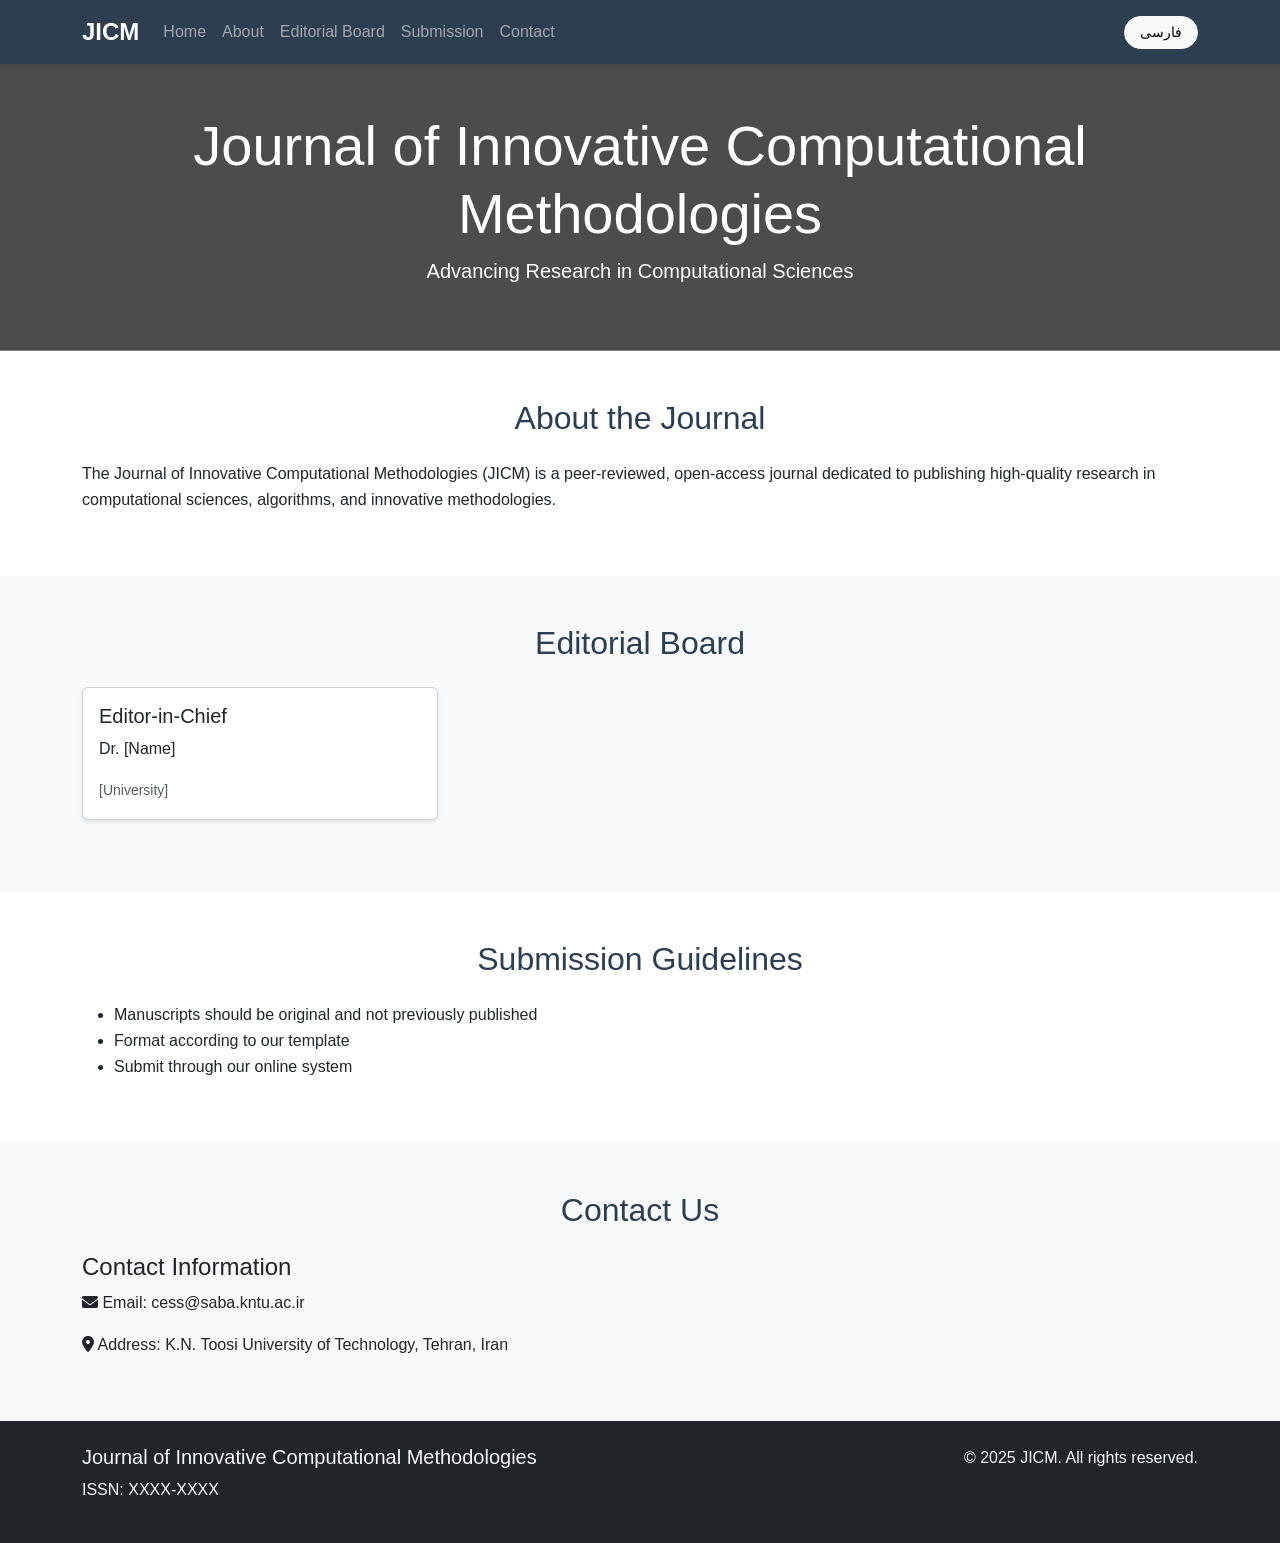
==== index.html @ a4ecc7f3 "add pages" ====
<!DOCTYPE html>
<html lang="en">
<head>
    <meta charset="UTF-8">
    <meta name="viewport" content="width=device-width, initial-scale=1.0">
    <title>JICM</title>
    <!-- Bootstrap CSS -->
    <link href="https://cdn.jsdelivr.net/npm/bootstrap@5.3.0/dist/css/bootstrap.min.css" rel="stylesheet">
    <!-- Custom CSS -->
    <link rel="stylesheet" href="styles.css">
    <!-- Font Awesome -->
    <link rel="stylesheet" href="https://cdnjs.cloudflare.com/ajax/libs/font-awesome/6.0.0/css/all.min.css">
</head>
<body>
    <!-- Navigation -->
    <nav class="navbar navbar-expand-lg navbar-dark bg-primary">
        <div class="container">
            <a class="navbar-brand" href="#">JICM</a>
            <button class="navbar-toggler" type="button" data-bs-toggle="collapse" data-bs-target="#navbarNav">
                <span class="navbar-toggler-icon"></span>
            </button>
            <div class="collapse navbar-collapse" id="navbarNav">
                <ul class="navbar-nav me-auto">
                    <li class="nav-item">
                        <a class="nav-link" href="#home">Home</a>
                    </li>
                    <li class="nav-item">
                        <a class="nav-link" href="#about">About</a>
                    </li>
                    <li class="nav-item">
                        <a class="nav-link" href="#editorial-board">Editorial Board</a>
                    </li>
                    <li class="nav-item">
                        <a class="nav-link" href="#submission">Submission</a>
                    </li>
                    <li class="nav-item">
                        <a class="nav-link" href="#contact">Contact</a>
                    </li>
                </ul>
                <div class="language-selector">
                    <button class="btn btn-light btn-sm" onclick="changeLanguage('fa')">فارسی</button>
                </div>
            </div>
        </div>
    </nav>

    <!-- Hero Section -->
    <header class="hero-section text-center py-5">
        <div class="container">
            <h1 class="display-4">Journal of Innovative Computational Methodologies</h1>
            <p class="lead">Advancing Research in Computational Sciences</p>
        </div>
    </header>

    <!-- About Section -->
    <section id="about" class="py-5">
        <div class="container">
            <h2 class="text-center mb-4">About the Journal</h2>
            <div class="row">
                <div class="row-md-6">
                    <p>The Journal of Innovative Computational Methodologies (JICM) is a peer-reviewed, open-access journal dedicated to publishing high-quality research in computational sciences, algorithms, and innovative methodologies.</p>
                </div>
                
            </div>
        </div>
    </section>

    <!-- Editorial Board Section -->
    <section id="editorial-board" class="py-5 bg-light">
        <div class="container">
            <h2 class="text-center mb-4">Editorial Board</h2>
            <div class="row">
                <div class="col-md-4 mb-4">
                    <div class="card">
                        <div class="card-body">
                            <h5 class="card-title">Editor-in-Chief</h5>
                            <p class="card-text">Dr. [Name]</p>
                            <p class="card-text"><small class="text-muted">[University]</small></p>
                        </div>
                    </div>
                </div>
                <!-- Add more editorial board members here -->
            </div>
        </div>
    </section>

    <!-- Submission Guidelines -->
    <section id="submission" class="py-5">
        <div class="container">
            <h2 class="text-center mb-4">Submission Guidelines</h2>
            <div class="row">
                <div class="row-md-6">
                    <ul>
                        <li>Manuscripts should be original and not previously published</li>
                        <li>Format according to our template</li>
                        <li>Submit through our online system</li>
                    </ul>
                </div>
            </div>
        </div>
    </section>

    <!-- Contact Section -->
    <section id="contact" class="py-5 bg-light">
        <div class="container">
            <h2 class="text-center mb-4">Contact Us</h2>
            <div class="row">
                <!-- <div class="col-md-6">
                    <form>
                        <div class="mb-3">
                            <input type="text" class="form-control" placeholder="Name">
                        </div>
                        <div class="mb-3">
                            <input type="email" class="form-control" placeholder="Email">
                        </div>
                        <div class="mb-3">
                            <textarea class="form-control" rows="5" placeholder="Message"></textarea>
                        </div>
                        <button type="submit" class="btn btn-primary">Send Message</button>
                    </form>
                </div> -->
                <div class="col-md-6">
                    <h4>Contact Information</h4>
                    <p><i class="fas fa-envelope"></i> Email: cess@saba.kntu.ac.ir</p>
                    <!-- <p><i class="fas fa-phone"></i> Phone: +1 (123) 456-7890</p> -->
                    <p><i class="fas fa-map-marker-alt"></i> Address: K.N. Toosi University of Technology, Tehran, Iran</p>
                </div>
            </div>
        </div>
    </section>

    <!-- Footer -->
    <footer class="bg-dark text-light py-4">
        <div class="container">
            <div class="row">
                <div class="col-md-6">
                    <h5>Journal of Innovative Computational Methodologies</h5>
                    <p>ISSN: XXXX-XXXX</p>
                </div>
                <div class="col-md-6 text-md-end">
                    <p>&copy; 2025 JICM. All rights reserved.</p>
                </div>
            </div>
        </div>
    </footer>

    <!-- Bootstrap JS -->
    <script src="https://cdn.jsdelivr.net/npm/bootstrap@5.3.0/dist/js/bootstrap.bundle.min.js"></script>
    <!-- Custom JS -->
    <script src="script.js"></script>
</body>
</html>
---- styles.css ----
/* General Styles */
body {
    font-family: 'Segoe UI', Tahoma, Geneva, Verdana, sans-serif;
    line-height: 1.6;
}

/* Hero Section */
.hero-section {
    background: linear-gradient(rgba(0, 0, 0, 0.7), rgba(0, 0, 0, 0.7)), url('https://images.unsplash.com/photo-1501504905252-473c47e087f8?ixlib=rb-1.2.1&auto=format&fit=crop&w=1350&q=80');
    background-size: cover;
    background-position: center;
    color: white;
    padding: 100px 0;
}

/* Navigation */
.navbar {
    box-shadow: 0 2px 4px rgba(0,0,0,0.1);
}

.navbar-brand {
    font-weight: bold;
    font-size: 1.5rem;
}

/* Sections */
section {
    padding: 60px 0;
}

section h2 {
    margin-bottom: 40px;
    color: #2c3e50;
}

/* Cards */
.card {
    transition: transform 0.3s ease;
    box-shadow: 0 2px 4px rgba(0,0,0,0.1);
}

.card:hover {
    transform: translateY(-5px);
}

/* Contact Form */
.form-control {
    border-radius: 0;
    border: 1px solid #ddd;
}

.form-control:focus {
    box-shadow: none;
    border-color: #007bff;
}

/* Footer */
footer {
    background-color: #2c3e50;
}

/* RTL Support for Persian */
[dir="rtl"] {
    text-align: right;
}

[dir="rtl"] .navbar-nav {
    padding-right: 0;
}

/* Responsive Design */
@media (max-width: 768px) {
    .hero-section {
        padding: 60px 0;
    }
    
    .hero-section h1 {
        font-size: 2rem;
    }
    
    section {
        padding: 40px 0;
    }
}

/* Language Selector */
.language-selector {
    margin-left: 15px;
}

.language-selector .btn {
    border-radius: 20px;
    padding: 5px 15px;
}

/* Custom Colors */
.bg-primary {
    background-color: #2c3e50 !important;
}

.btn-primary {
    background-color: #2c3e50;
    border-color: #2c3e50;
}

.btn-primary:hover {
    background-color: #34495e;
    border-color: #34495e;
}

/* Editorial Board Cards */
.editorial-card {
    height: 100%;
    display: flex;
    flex-direction: column;
}

.editorial-card .card-body {
    flex: 1;
}

/* Contact Icons */
.contact-info i {
    margin-right: 10px;
    color: #2c3e50;
}

/* Smooth Scrolling */
html {
    scroll-behavior: smooth;
}

/* Section Transitions */
section {
    opacity: 0;
    transform: translateY(20px);
    transition: opacity 0.5s ease, transform 0.5s ease;
}

section.visible {
    opacity: 1;
    transform: translateY(0);
}
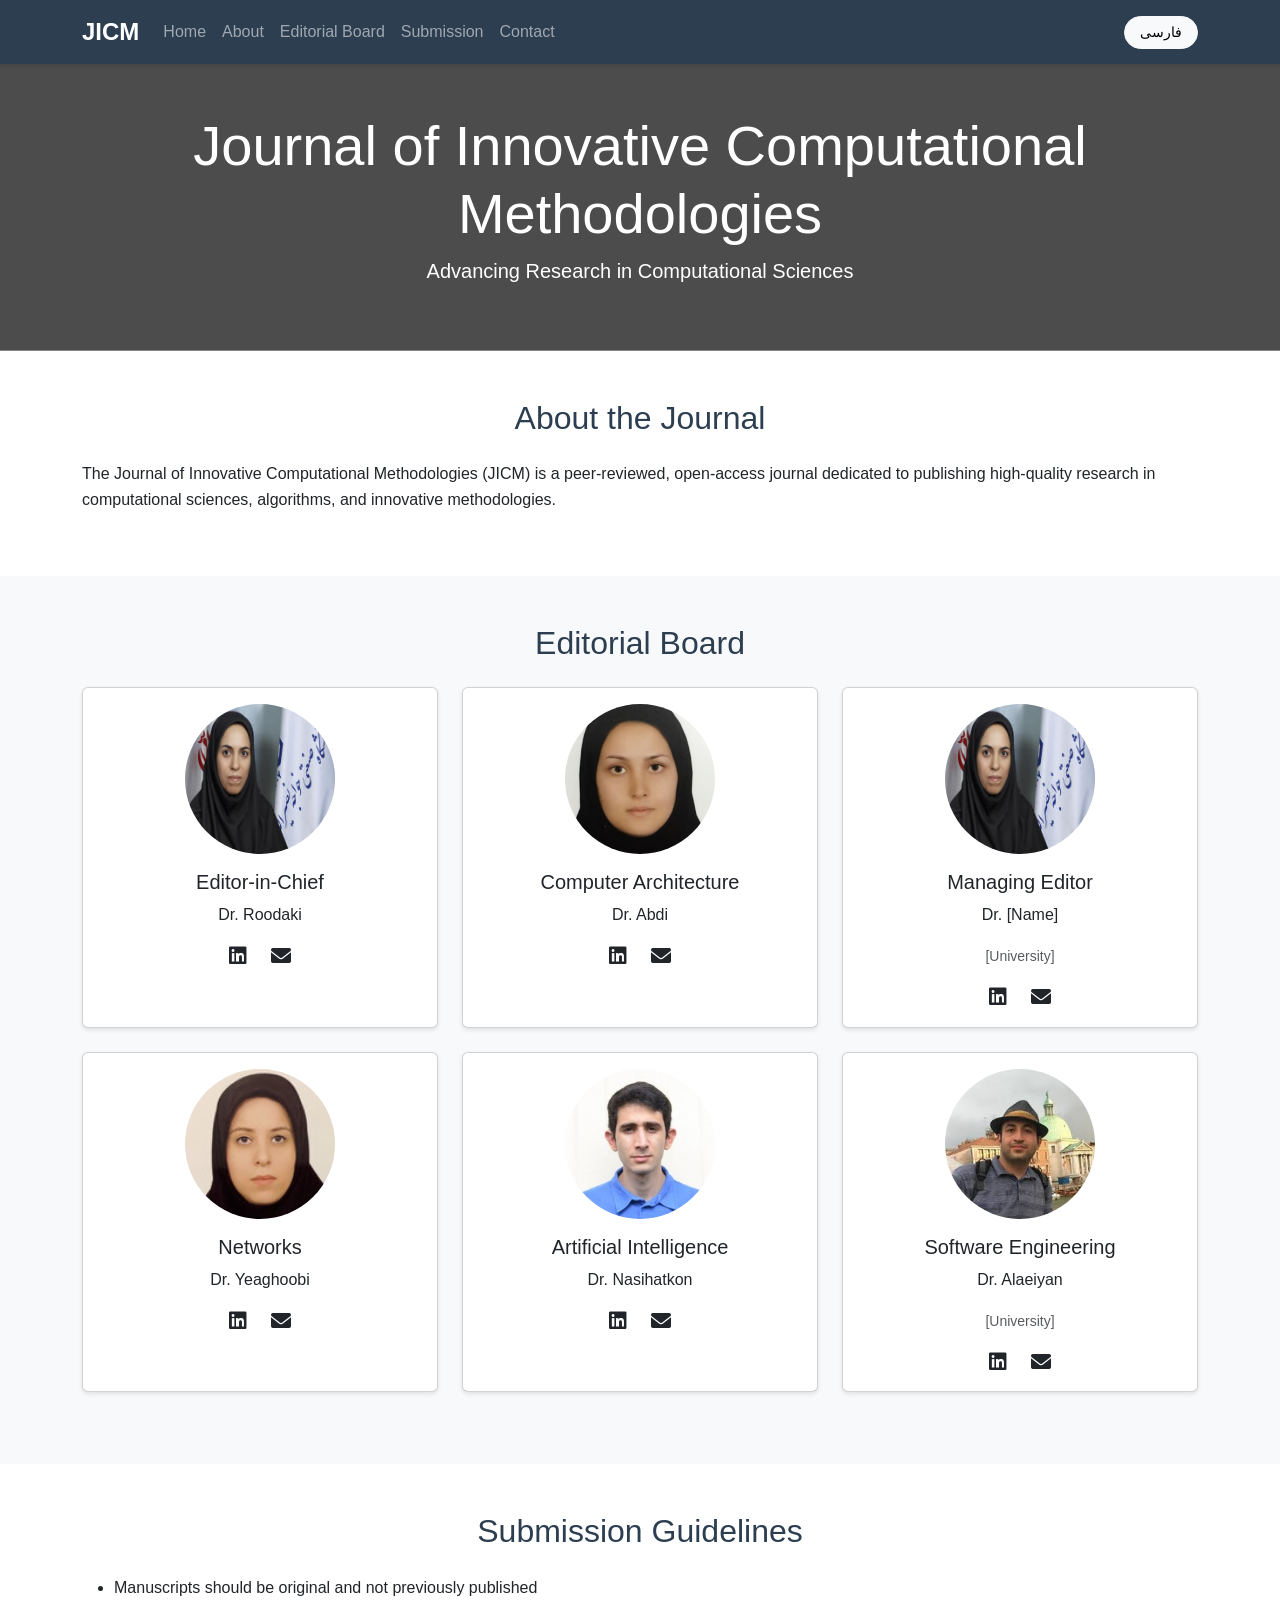
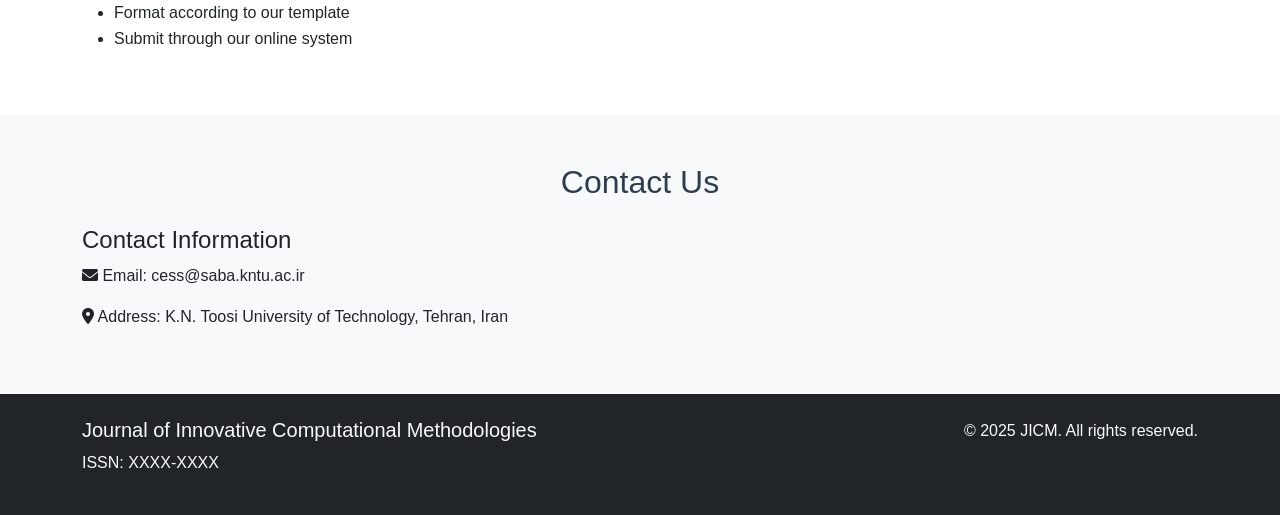
==== commit eb0f4a82: "add Team" ====
--- a/index.html
+++ b/index.html
@@ -38,7 +38,7 @@
                     </li>
                 </ul>
                 <div class="language-selector">
-                    <button class="btn btn-light btn-sm" onclick="changeLanguage('fa')">فارسی</button>
+                    <a href="indexFa.html" class="btn btn-light btn-sm">فارسی</a>
                 </div>
             </div>
         </div>
@@ -71,15 +71,107 @@
             <h2 class="text-center mb-4">Editorial Board</h2>
             <div class="row">
                 <div class="col-md-4 mb-4">
-                    <div class="card">
-                        <div class="card-body">
+                    <div class="card h-100">
+                        <div class="card-body text-center">
+                            <div class="profile-photo mb-3">
+                                <img src="Roodaki.jpg" alt="Editor-in-Chief" class="rounded-circle img-fluid" style="width: 150px; height: 150px; object-fit: cover;">
+                            </div>
                             <h5 class="card-title">Editor-in-Chief</h5>
+                            <p class="card-text">Dr. Roodaki</p>
+                            <!-- <p class="card-text"><small class="text-muted">[University]</small></p> -->
+                            <div class="social-links mt-3">
+                                <a href="#" class="text-dark me-2"><i class="fab fa-linkedin fa-lg"></i></a>
+                                <a href="#" class="text-dark me-2"><i class="fab fa-google-scholar fa-lg"></i></a>
+                                <a href="#" class="text-dark"><i class="fas fa-envelope fa-lg"></i></a>
+                            </div>
+                        </div>
+                    </div>
+                </div>
+                <div class="col-md-4 mb-4">
+                    <div class="card h-100">
+                        <div class="card-body text-center">
+                            <div class="profile-photo mb-3">
+                                <img src="Abdi.jpg" alt="Associate Editor" class="rounded-circle img-fluid" style="width: 150px; height: 150px; object-fit: cover;">
+                            </div>
+                            <h5 class="card-title">Computer Architecture</h5>
+                            <p class="card-text">Dr. Abdi</p>
+                            <!-- <p class="card-text"><small class="text-muted">[University]</small></p> -->
+                            <div class="social-links mt-3">
+                                <a href="#" class="text-dark me-2"><i class="fab fa-linkedin fa-lg"></i></a>
+                                <a href="#" class="text-dark me-2"><i class="fab fa-google-scholar fa-lg"></i></a>
+                                <a href="#" class="text-dark"><i class="fas fa-envelope fa-lg"></i></a>
+                            </div>
+                        </div>
+                    </div>
+                </div>
+                <div class="col-md-4 mb-4">
+                    <div class="card h-100">
+                        <div class="card-body text-center">
+                            <div class="profile-photo mb-3">
+                                <img src="Roodaki.jpg" alt="Managing Editor" class="rounded-circle img-fluid" style="width: 150px; height: 150px; object-fit: cover;">
+                            </div>
+                            <h5 class="card-title">Managing Editor</h5>
                             <p class="card-text">Dr. [Name]</p>
                             <p class="card-text"><small class="text-muted">[University]</small></p>
-                        </div>
-                    </div>
-                </div>
-                <!-- Add more editorial board members here -->
+                            <div class="social-links mt-3">
+                                <a href="#" class="text-dark me-2"><i class="fab fa-linkedin fa-lg"></i></a>
+                                <a href="#" class="text-dark me-2"><i class="fab fa-google-scholar fa-lg"></i></a>
+                                <a href="#" class="text-dark"><i class="fas fa-envelope fa-lg"></i></a>
+                            </div>
+                        </div>
+                    </div>
+                </div>
+                <div class="col-md-4 mb-4">
+                    <div class="card h-100">
+                        <div class="card-body text-center">
+                            <div class="profile-photo mb-3">
+                                <img src="Kaebeh-Yaeghoobi.png" alt="Managing Editor" class="rounded-circle img-fluid" style="width: 150px; height: 150px; object-fit: cover;">
+                            </div>
+                            <h5 class="card-title">Networks</h5>
+                            <p class="card-text">Dr. Yeaghoobi</p>
+                            <!-- <p class="card-text"><small class="text-muted">[University]</small></p> -->
+                            <div class="social-links mt-3">
+                                <a href="#" class="text-dark me-2"><i class="fab fa-linkedin fa-lg"></i></a>
+                                <a href="#" class="text-dark me-2"><i class="fab fa-google-scholar fa-lg"></i></a>
+                                <a href="#" class="text-dark"><i class="fas fa-envelope fa-lg"></i></a>
+                            </div>
+                        </div>
+                    </div>
+                </div>
+                <div class="col-md-4 mb-4">
+                    <div class="card h-100">
+                        <div class="card-body text-center">
+                            <div class="profile-photo mb-3">
+                                <img src="Nasihatkon.jpeg" alt="Managing Editor" class="rounded-circle img-fluid" style="width: 150px; height: 150px; object-fit: cover;">
+                            </div>
+                            <h5 class="card-title">Artificial Intelligence</h5>
+                            <p class="card-text">Dr. Nasihatkon</p>
+                            <!-- <p class="card-text"><small class="text-muted">[University]</small></p> -->
+                            <div class="social-links mt-3">
+                                <a href="#" class="text-dark me-2"><i class="fab fa-linkedin fa-lg"></i></a>
+                                <a href="#" class="text-dark me-2"><i class="fab fa-google-scholar fa-lg"></i></a>
+                                <a href="#" class="text-dark"><i class="fas fa-envelope fa-lg"></i></a>
+                            </div>
+                        </div>
+                    </div>
+                </div>
+                <div class="col-md-4 mb-4">
+                    <div class="card h-100">
+                        <div class="card-body text-center">
+                            <div class="profile-photo mb-3">
+                                <img src="Alaeiyan.png" alt="Managing Editor" class="rounded-circle img-fluid" style="width: 150px; height: 150px; object-fit: cover;">
+                            </div>
+                            <h5 class="card-title">Software Engineering</h5>
+                            <p class="card-text">Dr. Alaeiyan</p>
+                            <p class="card-text"><small class="text-muted">[University]</small></p>
+                            <div class="social-links mt-3">
+                                <a href="#" class="text-dark me-2"><i class="fab fa-linkedin fa-lg"></i></a>
+                                <a href="#" class="text-dark me-2"><i class="fab fa-google-scholar fa-lg"></i></a>
+                                <a href="#" class="text-dark"><i class="fas fa-envelope fa-lg"></i></a>
+                            </div>
+                        </div>
+                    </div>
+                </div>
             </div>
         </div>
     </section>
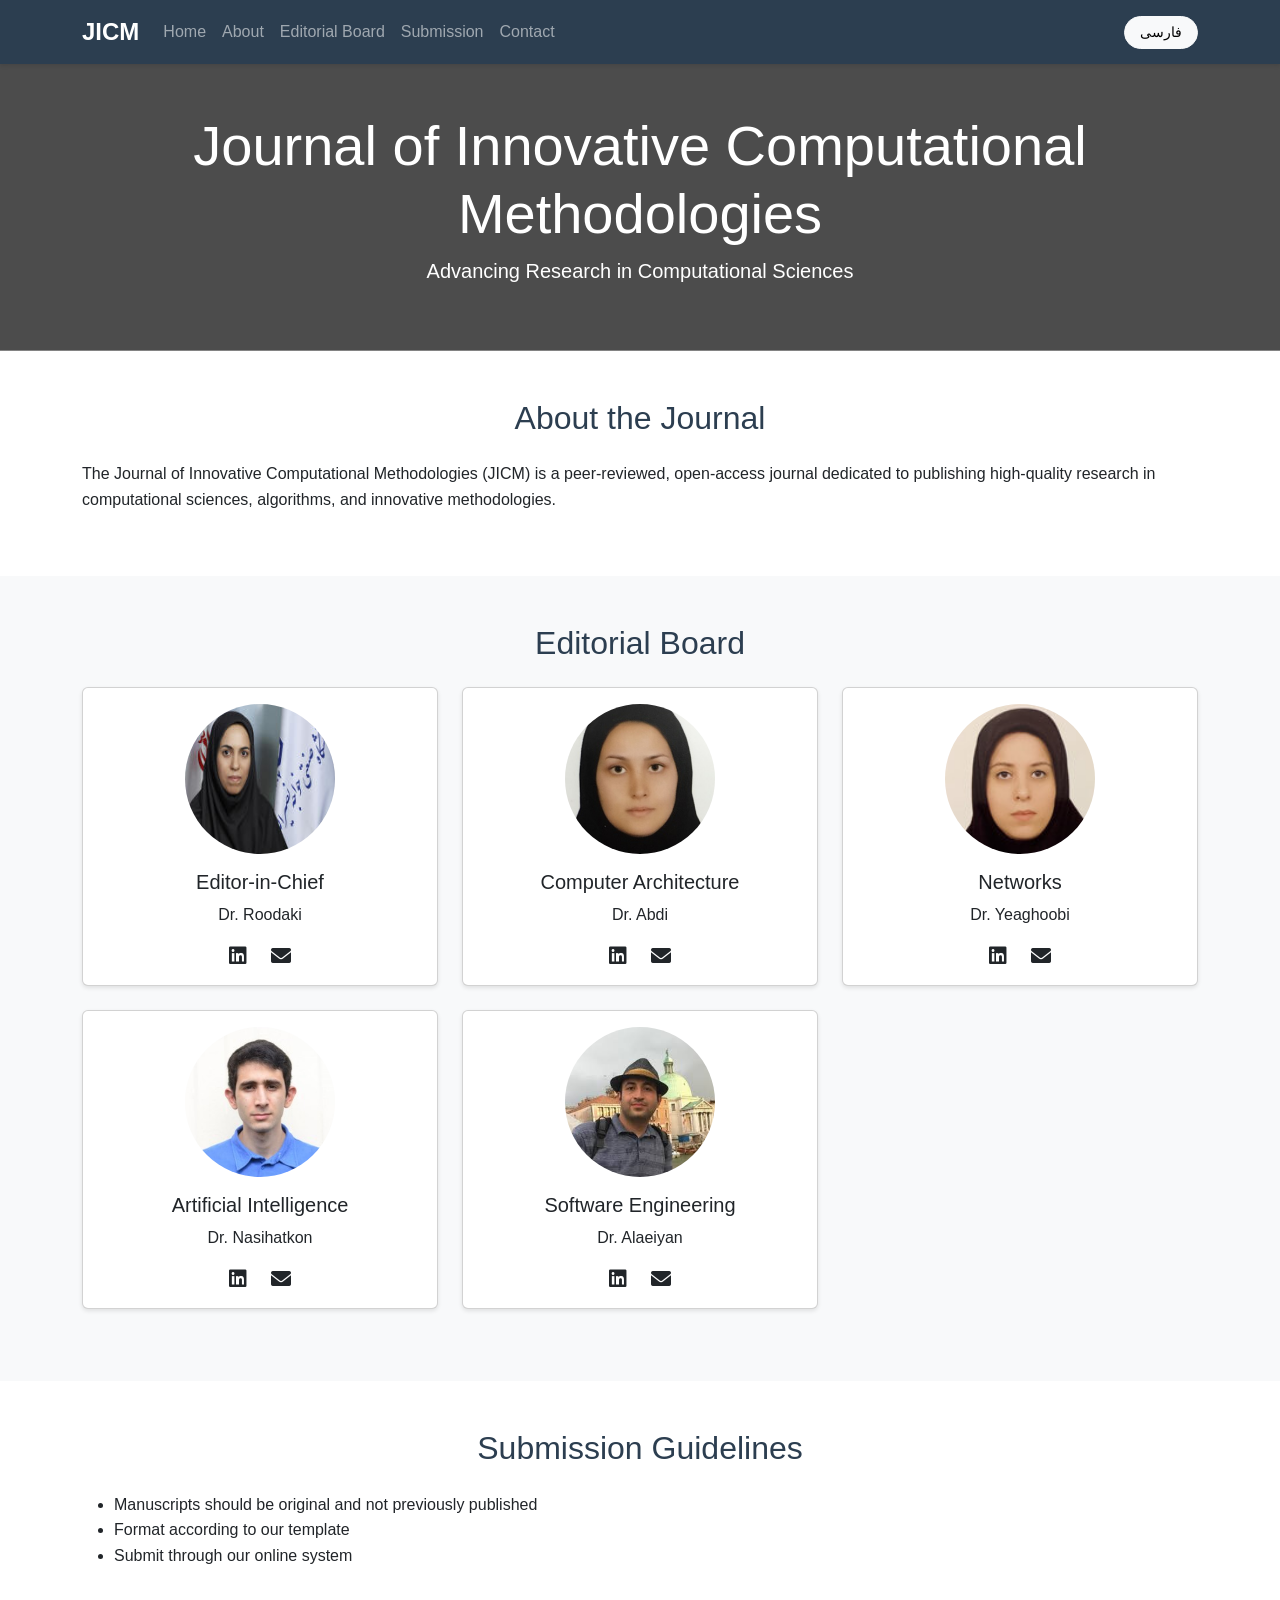
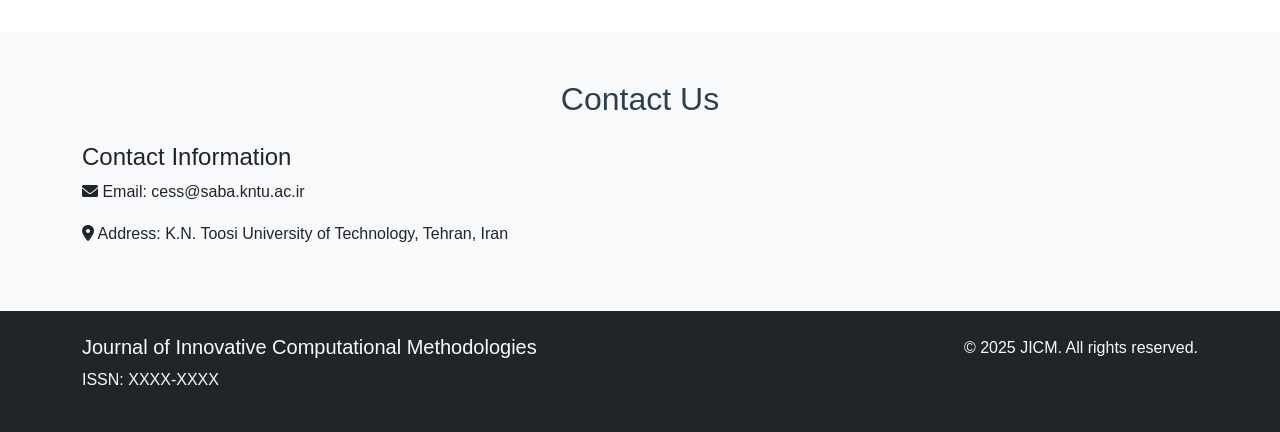
==== commit e5883681: "fix names" ====
--- a/index.html
+++ b/index.html
@@ -104,7 +104,59 @@
                         </div>
                     </div>
                 </div>
-                <div class="col-md-4 mb-4">
+                
+                <div class="col-md-4 mb-4">
+                    <div class="card h-100">
+                        <div class="card-body text-center">
+                            <div class="profile-photo mb-3">
+                                <img src="Kaebeh-Yaeghoobi.png" alt="Managing Editor" class="rounded-circle img-fluid" style="width: 150px; height: 150px; object-fit: cover;">
+                            </div>
+                            <h5 class="card-title">Networks</h5>
+                            <p class="card-text">Dr. Yeaghoobi</p>
+                            <!-- <p class="card-text"><small class="text-muted">[University]</small></p> -->
+                            <div class="social-links mt-3">
+                                <a href="#" class="text-dark me-2"><i class="fab fa-linkedin fa-lg"></i></a>
+                                <a href="#" class="text-dark me-2"><i class="fab fa-google-scholar fa-lg"></i></a>
+                                <a href="#" class="text-dark"><i class="fas fa-envelope fa-lg"></i></a>
+                            </div>
+                        </div>
+                    </div>
+                </div>
+                <div class="col-md-4 mb-4">
+                    <div class="card h-100">
+                        <div class="card-body text-center">
+                            <div class="profile-photo mb-3">
+                                <img src="Nasihatkon.jpeg" alt="Managing Editor" class="rounded-circle img-fluid" style="width: 150px; height: 150px; object-fit: cover;">
+                            </div>
+                            <h5 class="card-title">Artificial Intelligence</h5>
+                            <p class="card-text">Dr. Nasihatkon</p>
+                            <!-- <p class="card-text"><small class="text-muted">[University]</small></p> -->
+                            <div class="social-links mt-3">
+                                <a href="#" class="text-dark me-2"><i class="fab fa-linkedin fa-lg"></i></a>
+                                <a href="#" class="text-dark me-2"><i class="fab fa-google-scholar fa-lg"></i></a>
+                                <a href="#" class="text-dark"><i class="fas fa-envelope fa-lg"></i></a>
+                            </div>
+                        </div>
+                    </div>
+                </div>
+                <div class="col-md-4 mb-4">
+                    <div class="card h-100">
+                        <div class="card-body text-center">
+                            <div class="profile-photo mb-3">
+                                <img src="Alaeiyan.png" alt="Managing Editor" class="rounded-circle img-fluid" style="width: 150px; height: 150px; object-fit: cover;">
+                            </div>
+                            <h5 class="card-title">Software Engineering</h5>
+                            <p class="card-text">Dr. Alaeiyan</p>
+                            <!-- <p class="card-text"><small class="text-muted">[University]</small></p> -->
+                            <div class="social-links mt-3">
+                                <a href="#" class="text-dark me-2"><i class="fab fa-linkedin fa-lg"></i></a>
+                                <a href="#" class="text-dark me-2"><i class="fab fa-google-scholar fa-lg"></i></a>
+                                <a href="#" class="text-dark"><i class="fas fa-envelope fa-lg"></i></a>
+                            </div>
+                        </div>
+                    </div>
+                </div>
+                <!-- <div class="col-md-4 mb-4">
                     <div class="card h-100">
                         <div class="card-body text-center">
                             <div class="profile-photo mb-3">
@@ -120,58 +172,7 @@
                             </div>
                         </div>
                     </div>
-                </div>
-                <div class="col-md-4 mb-4">
-                    <div class="card h-100">
-                        <div class="card-body text-center">
-                            <div class="profile-photo mb-3">
-                                <img src="Kaebeh-Yaeghoobi.png" alt="Managing Editor" class="rounded-circle img-fluid" style="width: 150px; height: 150px; object-fit: cover;">
-                            </div>
-                            <h5 class="card-title">Networks</h5>
-                            <p class="card-text">Dr. Yeaghoobi</p>
-                            <!-- <p class="card-text"><small class="text-muted">[University]</small></p> -->
-                            <div class="social-links mt-3">
-                                <a href="#" class="text-dark me-2"><i class="fab fa-linkedin fa-lg"></i></a>
-                                <a href="#" class="text-dark me-2"><i class="fab fa-google-scholar fa-lg"></i></a>
-                                <a href="#" class="text-dark"><i class="fas fa-envelope fa-lg"></i></a>
-                            </div>
-                        </div>
-                    </div>
-                </div>
-                <div class="col-md-4 mb-4">
-                    <div class="card h-100">
-                        <div class="card-body text-center">
-                            <div class="profile-photo mb-3">
-                                <img src="Nasihatkon.jpeg" alt="Managing Editor" class="rounded-circle img-fluid" style="width: 150px; height: 150px; object-fit: cover;">
-                            </div>
-                            <h5 class="card-title">Artificial Intelligence</h5>
-                            <p class="card-text">Dr. Nasihatkon</p>
-                            <!-- <p class="card-text"><small class="text-muted">[University]</small></p> -->
-                            <div class="social-links mt-3">
-                                <a href="#" class="text-dark me-2"><i class="fab fa-linkedin fa-lg"></i></a>
-                                <a href="#" class="text-dark me-2"><i class="fab fa-google-scholar fa-lg"></i></a>
-                                <a href="#" class="text-dark"><i class="fas fa-envelope fa-lg"></i></a>
-                            </div>
-                        </div>
-                    </div>
-                </div>
-                <div class="col-md-4 mb-4">
-                    <div class="card h-100">
-                        <div class="card-body text-center">
-                            <div class="profile-photo mb-3">
-                                <img src="Alaeiyan.png" alt="Managing Editor" class="rounded-circle img-fluid" style="width: 150px; height: 150px; object-fit: cover;">
-                            </div>
-                            <h5 class="card-title">Software Engineering</h5>
-                            <p class="card-text">Dr. Alaeiyan</p>
-                            <p class="card-text"><small class="text-muted">[University]</small></p>
-                            <div class="social-links mt-3">
-                                <a href="#" class="text-dark me-2"><i class="fab fa-linkedin fa-lg"></i></a>
-                                <a href="#" class="text-dark me-2"><i class="fab fa-google-scholar fa-lg"></i></a>
-                                <a href="#" class="text-dark"><i class="fas fa-envelope fa-lg"></i></a>
-                            </div>
-                        </div>
-                    </div>
-                </div>
+                </div> -->
             </div>
         </div>
     </section>
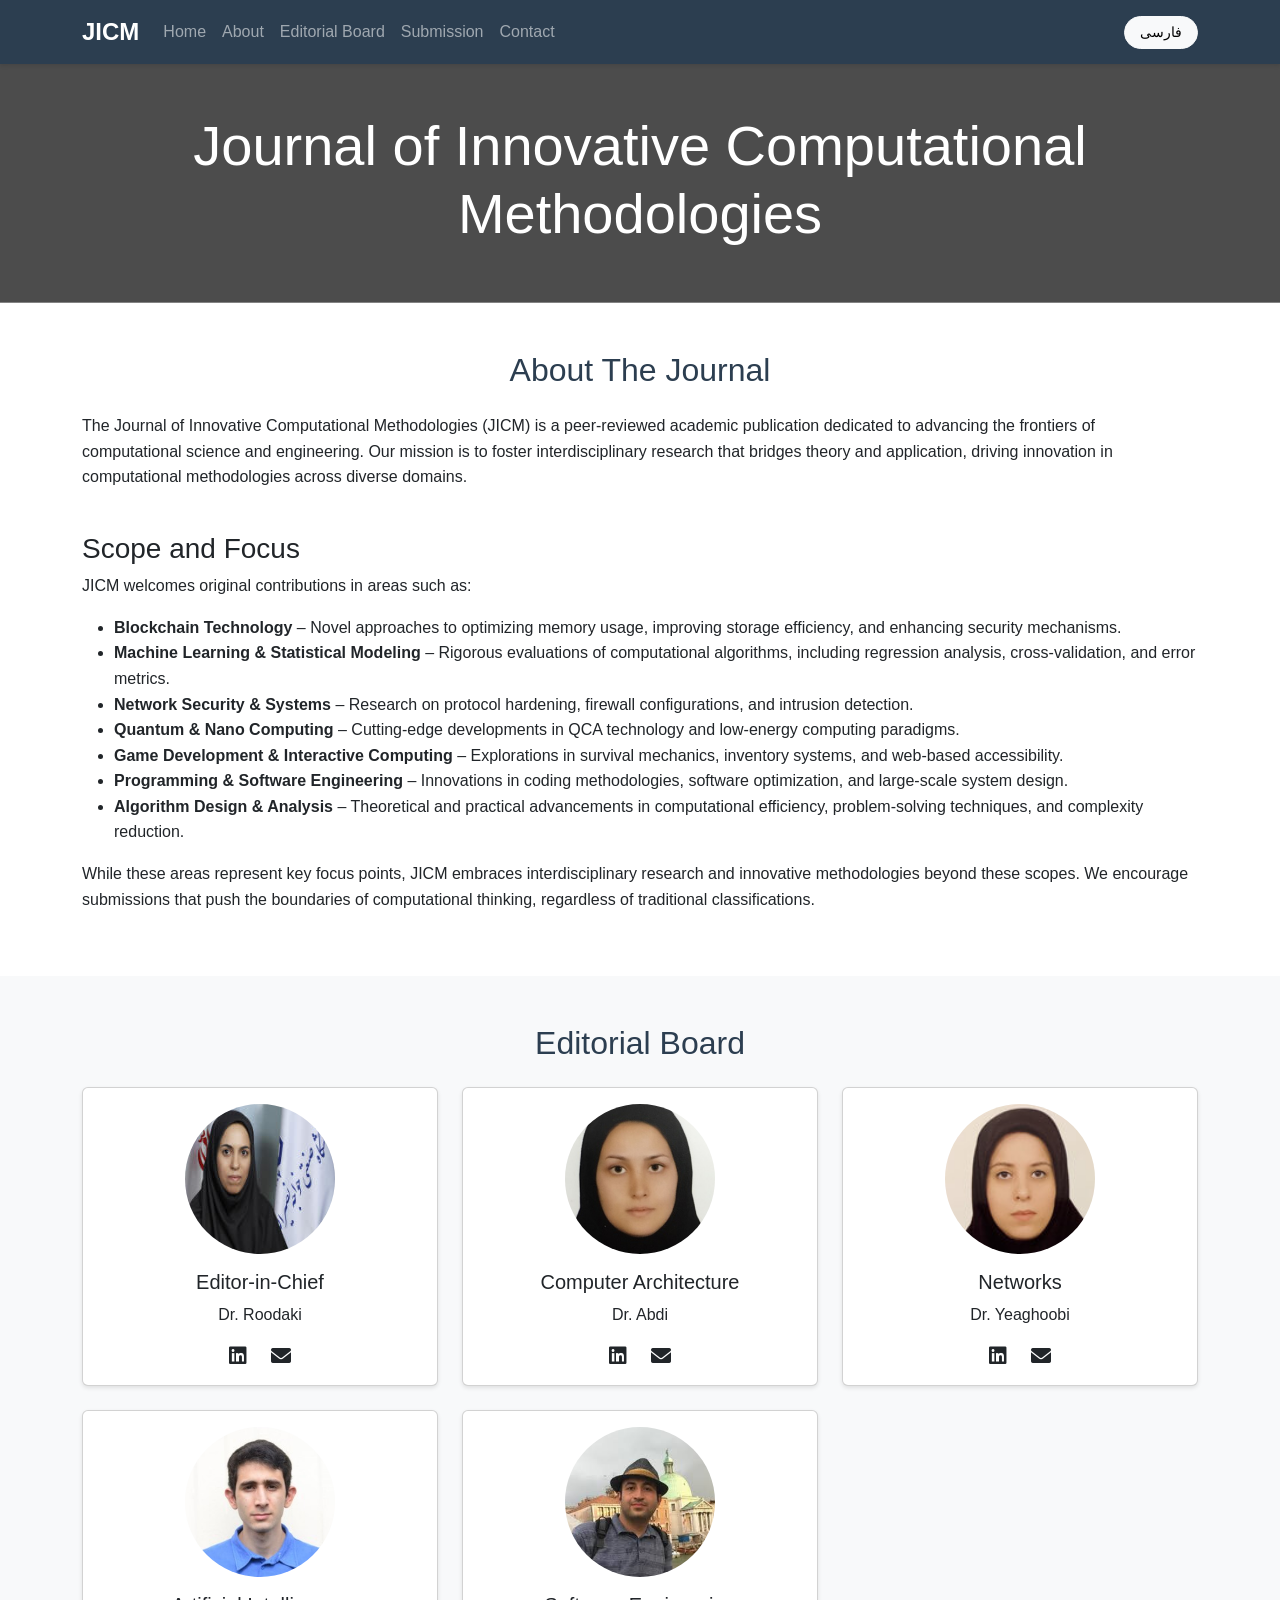
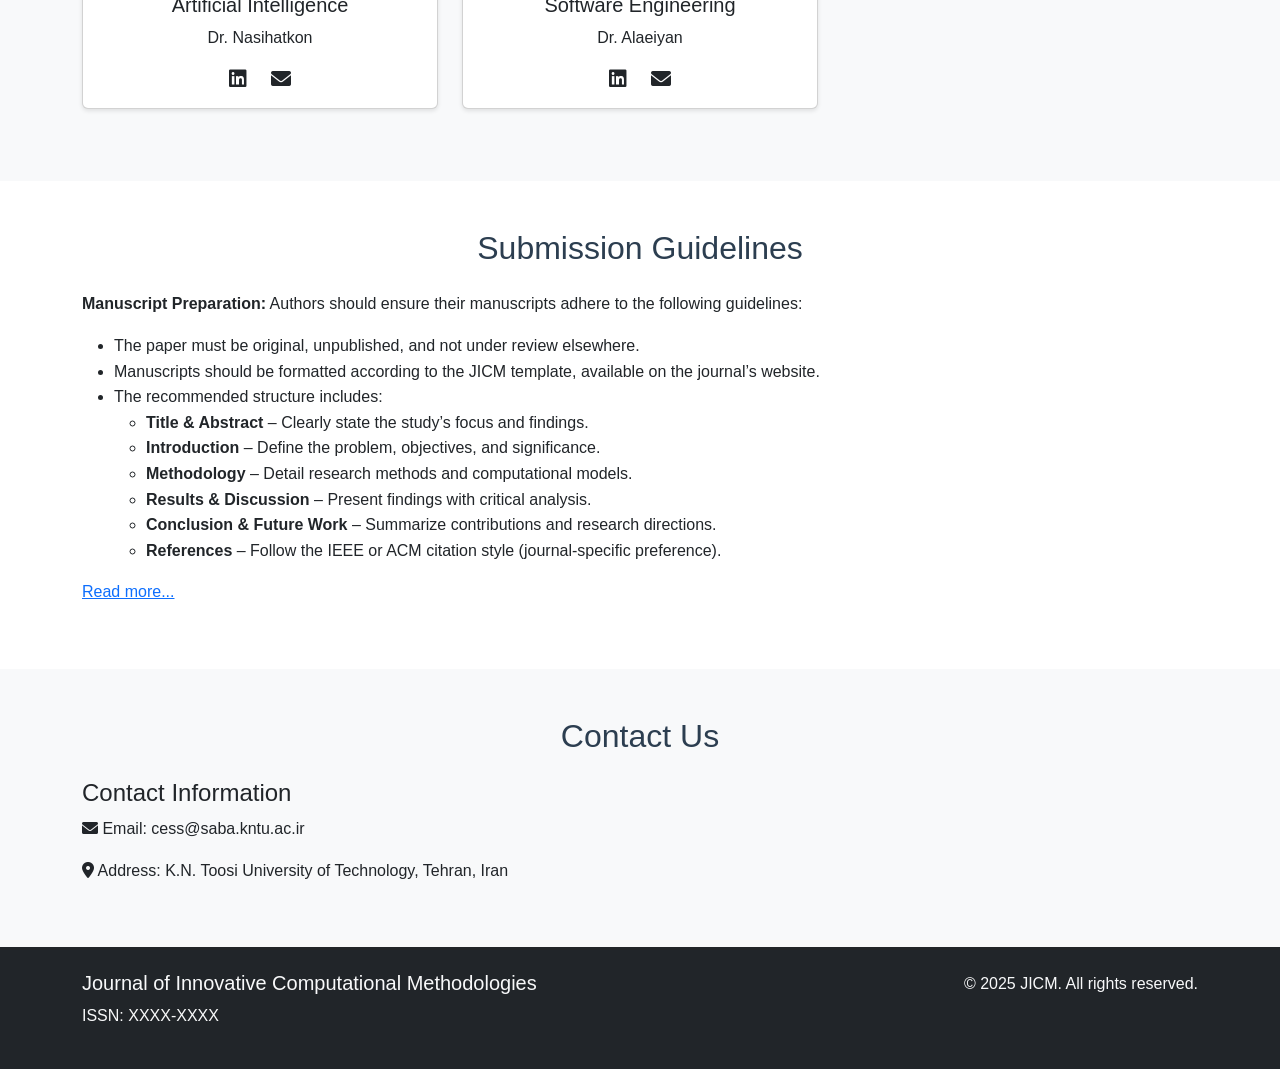
==== commit 02554f86: "and more deatail" ====
--- a/index.html
+++ b/index.html
@@ -48,19 +48,31 @@
     <header class="hero-section text-center py-5">
         <div class="container">
             <h1 class="display-4">Journal of Innovative Computational Methodologies</h1>
-            <p class="lead">Advancing Research in Computational Sciences</p>
+            <!-- <p class="lead">Advancing Research in Computational Sciences</p> -->
         </div>
     </header>
 
     <!-- About Section -->
     <section id="about" class="py-5">
         <div class="container">
-            <h2 class="text-center mb-4">About the Journal</h2>
+            <h2 class="text-center mb-4">About The Journal</h2>
             <div class="row">
                 <div class="row-md-6">
-                    <p>The Journal of Innovative Computational Methodologies (JICM) is a peer-reviewed, open-access journal dedicated to publishing high-quality research in computational sciences, algorithms, and innovative methodologies.</p>
-                </div>
-                
+                    <p>The Journal of Innovative Computational Methodologies (JICM) is a peer-reviewed academic publication dedicated to advancing the frontiers of computational science and engineering. Our mission is to foster interdisciplinary research that bridges theory and application, driving innovation in computational methodologies across diverse domains.</p>
+                    <br>
+                    <h3>Scope and Focus</h3>
+                    <p>JICM welcomes original contributions in areas such as:</p>
+                    <ul>
+                        <li><strong>Blockchain Technology</strong> – Novel approaches to optimizing memory usage, improving storage efficiency, and enhancing security mechanisms.</li>
+                        <li><strong>Machine Learning & Statistical Modeling</strong> – Rigorous evaluations of computational algorithms, including regression analysis, cross-validation, and error metrics.</li>
+                        <li><strong>Network Security & Systems</strong> – Research on protocol hardening, firewall configurations, and intrusion detection.</li>
+                        <li><strong>Quantum & Nano Computing</strong> – Cutting-edge developments in QCA technology and low-energy computing paradigms.</li>
+                        <li><strong>Game Development & Interactive Computing</strong> – Explorations in survival mechanics, inventory systems, and web-based accessibility.</li>
+                        <li><strong>Programming & Software Engineering</strong> – Innovations in coding methodologies, software optimization, and large-scale system design.</li>
+                        <li><strong>Algorithm Design & Analysis</strong> – Theoretical and practical advancements in computational efficiency, problem-solving techniques, and complexity reduction.</li>
+                    </ul>
+                    <p>While these areas represent key focus points, JICM embraces interdisciplinary research and innovative methodologies beyond these scopes. We encourage submissions that push the boundaries of computational thinking, regardless of traditional classifications.</p>
+                </div>
             </div>
         </div>
     </section>
@@ -182,16 +194,53 @@
         <div class="container">
             <h2 class="text-center mb-4">Submission Guidelines</h2>
             <div class="row">
-                <div class="row-md-6">
-                    <ul>
-                        <li>Manuscripts should be original and not previously published</li>
-                        <li>Format according to our template</li>
-                        <li>Submit through our online system</li>
-                    </ul>
-                </div>
-            </div>
-        </div>
-    </section>
+                <div class="col-md-12">
+                    <p id="submission-intro">
+                        <strong>Manuscript Preparation:</strong> Authors should ensure their manuscripts adhere to the following guidelines:
+                        <ul>
+                            <li>The paper must be original, unpublished, and not under review elsewhere.</li>
+                            <li>Manuscripts should be formatted according to the JICM template, available on the journal’s website.</li>
+                            <li>The recommended structure includes:
+                                <ul>
+                                    <li><strong>Title & Abstract</strong> – Clearly state the study’s focus and findings.</li>
+                                    <li><strong>Introduction</strong> – Define the problem, objectives, and significance.</li>
+                                    <li><strong>Methodology</strong> – Detail research methods and computational models.</li>
+                                    <li><strong>Results & Discussion</strong> – Present findings with critical analysis.</li>
+                                    <li><strong>Conclusion & Future Work</strong> – Summarize contributions and research directions.</li>
+                                    <li><strong>References</strong> – Follow the IEEE or ACM citation style (journal-specific preference).</li>
+                                </ul>
+                            </li>
+                        </ul>
+                        <a href="#" id="read-more-link">Read more...</a>
+                    </p>
+                    <div id="submission-details" style="display: none;">
+                        
+                        <strong>Submission Process:</strong>
+                        <ul>
+                            <li><strong>Manuscript Upload</strong> – Submit the paper via the journal’s online portal.</li>
+                            <li><strong>Peer Review</strong> – Papers undergo a double-blind peer-review process.</li>
+                            <li><strong>Revision & Acceptance</strong> – Authors will receive feedback for revisions before final acceptance.</li>
+                            <li><strong>Publication</strong> – Accepted manuscripts are published online and assigned a DOI.</li>
+                        </ul>
+                        <strong>Ethical Considerations:</strong>
+                        <ul>
+                            <li>Authors must disclose any conflicts of interest.</li>
+                            <li>Plagiarism and self-plagiarism are strictly prohibited—papers must be checked using plagiarism detection tools before submission.</li>
+                            <li>Research involving human participants or sensitive data must comply with ethical standards and appropriate approvals.</li>
+                        </ul>
+                    </div>
+                </div>
+            </div>
+        </div>
+    </section>
+
+    <script>
+        document.getElementById('read-more-link').addEventListener('click', function (e) {
+            e.preventDefault();
+            document.getElementById('submission-details').style.display = 'block';
+            this.style.display = 'none';
+        });
+    </script>
 
     <!-- Contact Section -->
     <section id="contact" class="py-5 bg-light">
